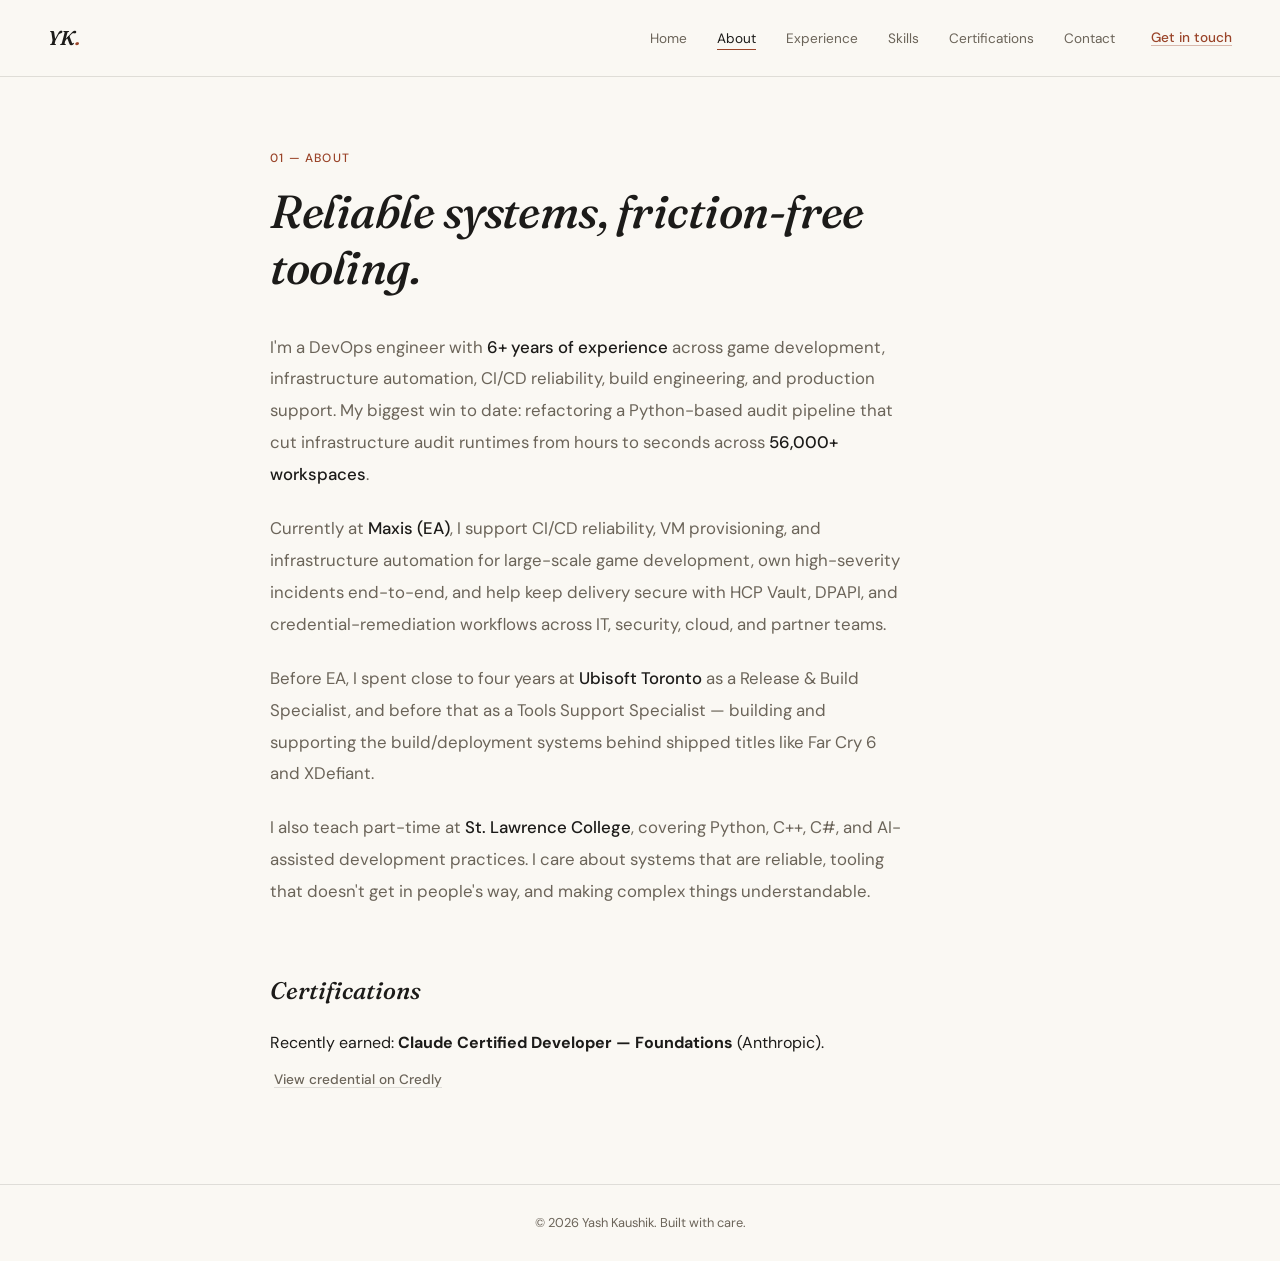
==== about.html @ cd77ab0c "Initial Portfolio Release" ====
<!DOCTYPE html>
<html lang="en">
<head>
  <meta charset="UTF-8">
  <meta name="viewport" content="width=device-width, initial-scale=1.0">
  <title>About — Yash Kaushik</title>
  <link rel="stylesheet" href="style.css">
</head>
<body>

  <nav>
    <a href="/" class="nav-logo">YK<span>.</span></a>
    <div class="nav-right">
      <ul class="nav-links">
        <li><a href="/">Home</a></li>
        <li><a href="/about.html" class="active">About</a></li>
        <li><a href="/experience.html">Experience</a></li>
        <li><a href="/skills.html">Skills</a></li>
        <li><a href="/certifications.html">Certifications</a></li>
        <li><a href="/contact.html">Contact</a></li>
      </ul>
      <a href="/contact.html" class="nav-cta">Get in touch</a>
      <button class="nav-hamburger" onclick="document.querySelector('.nav-links').classList.toggle('show')">
        <svg fill="none" viewBox="0 0 24 24" stroke-width="2"><path stroke-linecap="round" d="M4 6h16M4 12h16M4 18h16"/></svg>
      </button>
    </div>
  </nav>

  <main class="page-wrap">
    <p class="section-label">01 — About</p>
    <h1 class="page-heading">Reliable systems, friction-free tooling.</h1>

    <div class="about-text">
      <p>
        I'm a DevOps engineer with <strong>6+ years of experience</strong> across game development, infrastructure automation, CI/CD reliability, build engineering, and production support. My biggest win to date: refactoring a Python-based audit pipeline that cut infrastructure audit runtimes from hours to seconds across <strong>56,000+ workspaces</strong>.
      </p>
      <p>
        Currently at <strong>Maxis (EA)</strong>, I support CI/CD reliability, VM provisioning, and infrastructure automation for large-scale game development, own high-severity incidents end-to-end, and help keep delivery secure with HCP Vault, DPAPI, and credential-remediation workflows across IT, security, cloud, and partner teams.
      </p>
      <p>
        Before EA, I spent close to four years at <strong>Ubisoft Toronto</strong> as a Release & Build Specialist, and before that as a Tools Support Specialist — building and supporting the build/deployment systems behind shipped titles like Far Cry 6 and XDefiant.
      </p>
      <p>
        I also teach part-time at <strong>St. Lawrence College</strong>, covering Python, C++, C#, and AI-assisted development practices. I care about systems that are reliable, tooling that doesn't get in people's way, and making complex things understandable.
      </p>
    </div>

    <div class="certifications">
      <h2 class="section-heading">Certifications</h2>
      <p>Recently earned: <strong>Claude Certified Developer — Foundations</strong> (Anthropic).</p>
      <p><a href="https://www.credly.com/badges/6662dbac-fc09-47ce-a47d-d33e557e9053" target="_blank" rel="noopener noreferrer" class="btn btn-ghost">View credential on Credly</a></p>
    </div>
  </main>

  <footer>© 2026 Yash Kaushik. Built with care.</footer>
</body>
</html>
---- style.css ----
@import url('https://fonts.googleapis.com/css2?family=Fraunces:ital,opsz,wght@0,9..144,400;0,9..144,500;0,9..144,600;1,9..144,400;1,9..144,500&family=DM+Sans:ital,wght@0,300;0,400;0,500;1,400&display=swap');

*, *::before, *::after { box-sizing: border-box; margin: 0; padding: 0; }

:root {
  --bg: #faf8f3;
  --bg2: #fefdfa;
  --bg3: #f1efe6;
  --border: rgba(28, 25, 20, 0.12);
  --accent: #9a4429;
  --text: #1c1b19;
  --muted: #6b6459;
  --radius: 3px;
  --nav-height: 76px;
  --page-top-gap: 73px;
}

html {
  scroll-behavior: smooth;
  scroll-padding-top: calc(var(--nav-height) + 24px);
}

body {
  background: var(--bg);
  color: var(--text);
  font-family: 'DM Sans', system-ui, -apple-system, "Segoe UI", Roboto, "Helvetica Neue", Arial, sans-serif;
  font-size: 16px;
  line-height: 1.6;
  min-height: 100vh;
  display: flex;
  flex-direction: column;
  overflow-x: clip;
}

main, footer { min-width: 0; }

/* ── NAV ── */
nav {
  position: fixed;
  top: 0; left: 0; right: 0;
  z-index: 100;
  display: flex;
  justify-content: space-between;
  align-items: center;
  min-height: var(--nav-height);
  padding: 22px 48px;
  background: rgba(250, 248, 243, 0.94);
  border-bottom: 1px solid var(--border);
  backdrop-filter: blur(12px);
  -webkit-backdrop-filter: blur(12px);
}

.nav-logo {
  font-family: 'Fraunces', serif;
  font-style: italic;
  font-weight: 600;
  font-size: 1.25rem;
  color: var(--text);
  text-decoration: none;
}

.nav-logo span { color: var(--accent); }

.nav-right {
  display: flex;
  align-items: center;
  gap: 36px;
}

.nav-links {
  display: flex;
  gap: 30px;
  list-style: none;
}

.nav-links a {
  font-family: 'DM Sans', sans-serif;
  font-size: 0.85rem;
  font-weight: 400;
  color: var(--muted);
  text-decoration: none;
  padding-bottom: 2px;
  border-bottom: 1px solid transparent;
  transition: color 0.15s, border-color 0.15s;
}

.nav-links a:hover,
.nav-links a.active {
  color: var(--text);
  border-bottom-color: var(--accent);
}

.nav-cta {
  font-family: 'DM Sans', sans-serif;
  font-size: 0.85rem;
  font-weight: 500;
  color: var(--accent);
  text-decoration: underline;
  text-underline-offset: 3px;
  text-decoration-color: rgba(154,68,41,0.35);
  transition: text-decoration-color 0.15s;
}

.nav-cta:hover { text-decoration-color: var(--accent); }

.nav-hamburger {
  display: none;
  background: none;
  border: none;
  cursor: pointer;
  padding: 4px;
}

.nav-hamburger svg {
  width: 22px;
  height: 22px;
  stroke: var(--text);
}

/* ── ACCESSIBILITY ── */
a:focus-visible,
button:focus-visible {
  outline: 2px solid var(--accent);
  outline-offset: 4px;
  border-radius: var(--radius);
}

.nav-links a:focus-visible {
  color: var(--text);
  border-bottom-color: var(--accent);
}

/* ── MAIN ── */
.page-wrap {
  flex: 1;
  max-width: 820px;
  margin: 0 auto;
  padding: calc(var(--nav-height) + var(--page-top-gap)) 40px 80px;
  width: 100%;
}

.page-wrap-wide {
  max-width: 1120px;
}

/* ── SECTION LABEL ── */
.section-label {
  font-family: 'DM Sans', sans-serif;
  font-size: 0.75rem;
  font-weight: 500;
  color: var(--accent);
  letter-spacing: 0.1em;
  text-transform: uppercase;
  margin-bottom: 16px;
}

.page-heading {
  font-family: 'Fraunces', serif;
  font-size: clamp(2rem, 4vw, 2.9rem);
  font-weight: 500;
  font-style: italic;
  letter-spacing: -0.01em;
  color: var(--text);
  line-height: 1.2;
  margin-bottom: 36px;
}

.page-subheading {
  color: var(--muted);
  font-size: 1.02rem;
  line-height: 1.8;
  max-width: 620px;
  margin-bottom: 20px;
}

/* ── BUTTONS ── */
.btn {
  display: inline-flex;
  align-items: center;
  gap: 8px;
  padding: 13px 26px;
  border-radius: var(--radius);
  font-family: 'DM Sans', sans-serif;
  font-size: 0.85rem;
  font-weight: 500;
  text-decoration: none;
  transition:
    background-color 0.15s ease,
    color 0.15s ease,
    transform 0.15s ease,
    text-decoration-color 0.15s ease;
  cursor: pointer;
  border: none;
}

.btn-primary {
  background: var(--text);
  color: var(--bg2);
}

.btn-primary:hover {
  background: var(--accent);
  transform: translateY(-1px);
}

.btn-primary:active {
  transform: translateY(0);
}

.btn-ghost {
  background: transparent;
  color: var(--muted);
  padding: 13px 4px;
  text-decoration: underline;
  text-underline-offset: 3px;
  text-decoration-color: var(--border);
}

.btn-ghost:hover {
  color: var(--text);
  text-decoration-color: var(--muted);
}

/* ── HERO ── */
.hero {
  padding-top: calc(var(--nav-height) + var(--page-top-gap));
  padding-bottom: 60px;
}

.hero-badge {
  display: inline-flex;
  align-items: center;
  gap: 8px;
  font-family: 'DM Sans', sans-serif;
  font-size: 0.8rem;
  font-weight: 500;
  color: var(--muted);
  letter-spacing: 0.03em;
  margin-bottom: 28px;
}

.hero-badge::before {
  content: '';
  width: 6px;
  height: 6px;
  background: var(--accent);
  border-radius: 50%;
}

.hero-name {
  font-family: 'Fraunces', serif;
  font-style: italic;
  font-size: clamp(2.8rem, 7vw, 4.6rem);
  font-weight: 500;
  letter-spacing: -0.01em;
  color: var(--text);
  line-height: 1.05;
  margin-bottom: 24px;
}

.hero-desc {
  font-size: 1.08rem;
  color: var(--muted);
  line-height: 1.75;
  max-width: 560px;
  margin-bottom: 28px;
}

.hero-desc strong { color: var(--text); font-weight: 500; }

.hero-tags {
  display: flex;
  flex-wrap: wrap;
  align-items: center;
  gap: 0;
  margin-bottom: 36px;
  font-family: 'DM Sans', sans-serif;
  font-size: 0.82rem;
  color: var(--muted);
  letter-spacing: 0.02em;
}

.hero-tag { padding: 0; }

.hero-tag:not(:last-child)::after {
  content: '·';
  margin: 0 10px;
  color: var(--border);
}

.hero-cta {
  display: flex;
  align-items: center;
  gap: 20px;
  margin-bottom: 64px;
}

/* ── STATS ROW ── */
.stats-row {
  display: flex;
  border-top: 1px solid var(--border);
  border-bottom: 1px solid var(--border);
  margin-bottom: 56px;
}

.stat-card {
  flex: 1;
  padding: 22px 24px;
  text-align: left;
}

.stat-card:not(:last-child) { border-right: 1px solid var(--border); }

.stat-num {
  font-family: 'Fraunces', serif;
  font-style: italic;
  font-size: 1.7rem;
  font-weight: 500;
  color: var(--accent);
  line-height: 1;
}

.stat-label {
  font-size: 0.78rem;
  color: var(--muted);
  margin-top: 8px;
  line-height: 1.35;
}

/* ── SECTION CARDS (home) ── */
.section-cards {
  display: flex;
  flex-direction: column;
  border-top: 1px solid var(--border);
}

.section-card {
  display: flex;
  justify-content: space-between;
  align-items: baseline;
  gap: 24px;
  padding: 22px 4px;
  border-bottom: 1px solid var(--border);
  text-decoration: none;
  color: var(--text);
  transition: padding-left 0.15s;
}

.section-card:hover { padding-left: 10px; }

.section-card h3 {
  font-family: 'Fraunces', serif;
  font-style: italic;
  font-size: 1.15rem;
  font-weight: 500;
  flex-shrink: 0;
}

.section-card p {
  font-size: 0.88rem;
  color: var(--muted);
  line-height: 1.5;
  text-align: right;
}

/* ── ABOUT ── */
.about-text {
  color: var(--muted);
  font-size: 1.05rem;
  line-height: 1.9;
  max-width: 640px;
}

.about-text p + p { margin-top: 22px; }
.about-text strong { color: var(--text); font-weight: 500; }

/* ── EXPERIENCE TIMELINE ── */
.timeline {
  display: flex;
  flex-direction: column;
  border-top: 1px solid var(--border);
}

.job {
  padding: 32px 0;
  border-bottom: 1px solid var(--border);
}

.job-top {
  display: flex;
  justify-content: space-between;
  align-items: flex-start;
  margin-bottom: 4px;
}

.job-title {
  font-family: 'Fraunces', serif;
  font-style: italic;
  font-size: 1.15rem;
  font-weight: 500;
  color: var(--text);
}

.job-date {
  font-family: 'DM Sans', sans-serif;
  font-size: 0.78rem;
  color: var(--muted);
  white-space: nowrap;
  margin-left: 16px;
  margin-top: 4px;
}

.job-company {
  font-size: 0.88rem;
  color: var(--accent);
  font-weight: 500;
  margin-bottom: 18px;
}

.job-bullets {
  list-style: none;
  display: flex;
  flex-direction: column;
  gap: 10px;
}

.job-bullets li {
  font-size: 0.92rem;
  color: var(--muted);
  line-height: 1.65;
  padding-left: 16px;
  position: relative;
}

.job-bullets li::before {
  content: '—';
  position: absolute;
  left: 0;
  color: var(--border);
}

.job-bullets strong { color: var(--text); font-weight: 500; }

.job-note {
  font-family: 'DM Sans', sans-serif;
  font-style: normal;
  font-size: 0.72rem;
  color: var(--muted);
  font-weight: 400;
  margin-left: 8px;
}

.section-heading {
  font-family: 'Fraunces', serif;
  font-style: italic;
  font-weight: 500;
  font-size: 1.5rem;
  color: var(--text);
  margin: 64px 0 20px;
}

/* ── SKILLS ── */
.skills-intro {
  font-size: 1.05rem;
  color: var(--muted);
  margin-bottom: 40px;
}

.skills-grid {
  display: flex;
  flex-direction: column;
  border-top: 1px solid var(--border);
}

.skill-group {
  padding: 26px 0;
  border-bottom: 1px solid var(--border);
  display: flex;
  align-items: baseline;
  gap: 32px;
}

.skill-group-title {
  font-family: 'Fraunces', serif;
  font-style: italic;
  font-size: 1rem;
  font-weight: 500;
  color: var(--text);
  flex: 0 0 200px;
}

.tags {
  display: flex;
  flex-wrap: wrap;
  align-items: baseline;
  font-size: 0.88rem;
  color: var(--muted);
}

.tag { padding: 0; }

.tag:not(:last-child)::after {
  content: '·';
  margin: 0 10px;
  color: var(--border);
}

/* ── CONTACT ── */
.contact-cards {
  display: flex;
  flex-direction: column;
  border-top: 1px solid var(--border);
  margin-bottom: 40px;
}

.contact-card {
  display: flex;
  justify-content: space-between;
  align-items: baseline;
  gap: 24px;
  padding: 24px 4px;
  border-bottom: 1px solid var(--border);
  text-decoration: none;
  color: var(--text);
  transition: padding-left 0.15s;
}

.contact-card:hover { padding-left: 10px; }

.contact-card h3 {
  font-family: 'Fraunces', serif;
  font-style: italic;
  font-size: 1.1rem;
  font-weight: 500;
  flex-shrink: 0;
}

.contact-card .contact-detail {
  font-size: 0.88rem;
  color: var(--accent);
  font-weight: 500;
}

.contact-card .contact-action {
  font-size: 0.82rem;
  color: var(--muted);
}

.contact-location {
  padding-top: 24px;
  border-top: 1px solid var(--border);
}

.contact-location h3 {
  font-family: 'Fraunces', serif;
  font-style: italic;
  font-size: 1.05rem;
  font-weight: 500;
  margin-bottom: 6px;
}

.contact-location p {
  font-size: 0.92rem;
  color: var(--muted);
}

/* ── FOOTER ── */
footer {
  text-align: center;
  padding: 28px 40px;
  border-top: 1px solid var(--border);
  font-size: 0.8rem;
  color: var(--muted);
}

/* ── RESPONSIVE ── */
@media (max-width: 768px) {
  :root {
    --nav-height: 61px;
    --page-top-gap: 49px;
  }

  nav {
    padding: 16px 20px;
  }

  .nav-links {
    display: none;
  }

  .nav-links.show {
    display: flex;
    position: absolute;
    top: calc(100% + 8px);
    right: 20px;
    min-width: 180px;
    padding: 16px 20px;
    flex-direction: column;
    gap: 14px;
    background: var(--bg2);
    border: 1px solid var(--border);
    border-radius: var(--radius);
    box-shadow: 0 12px 30px rgba(28, 25, 20, 0.08);
  }

  .nav-links.show a {
    color: var(--text);
  }

  .nav-cta {
    display: none;
  }

  .nav-hamburger {
    display: block;
  }

  .page-wrap {
    padding: calc(var(--nav-height) + var(--page-top-gap)) 20px 50px;
  }

  .hero {
    padding-top: calc(var(--nav-height) + var(--page-top-gap));
  }

  .stats-row {
    flex-wrap: wrap;
  }

  .stat-card {
    flex: 0 0 50%;
  }

  .stat-card:nth-child(2n) {
    border-right: none;
  }

  .stat-card:nth-child(-n+2) {
    border-bottom: 1px solid var(--border);
    padding-bottom: 22px;
  }

  .section-card {
    flex-direction: column;
    gap: 4px;
  }

  .section-card p {
    text-align: left;
  }

  .skill-group {
    flex-direction: column;
    gap: 10px;
  }

  .skill-group-title {
    flex: none;
  }

  .contact-card {
    flex-direction: column;
    gap: 4px;
  }

  .job-top {
    flex-direction: column;
    gap: 4px;
  }

  .job-date {
    margin-left: 0;
  }
}

/* ── REDUCED MOTION ── */
@media (prefers-reduced-motion: reduce) {
  html {
    scroll-behavior: auto;
  }

  *,
  *::before,
  *::after {
    animation-duration: 0.01ms !important;
    animation-iteration-count: 1 !important;
    scroll-behavior: auto !important;
    transition-duration: 0.01ms !important;
  }
}
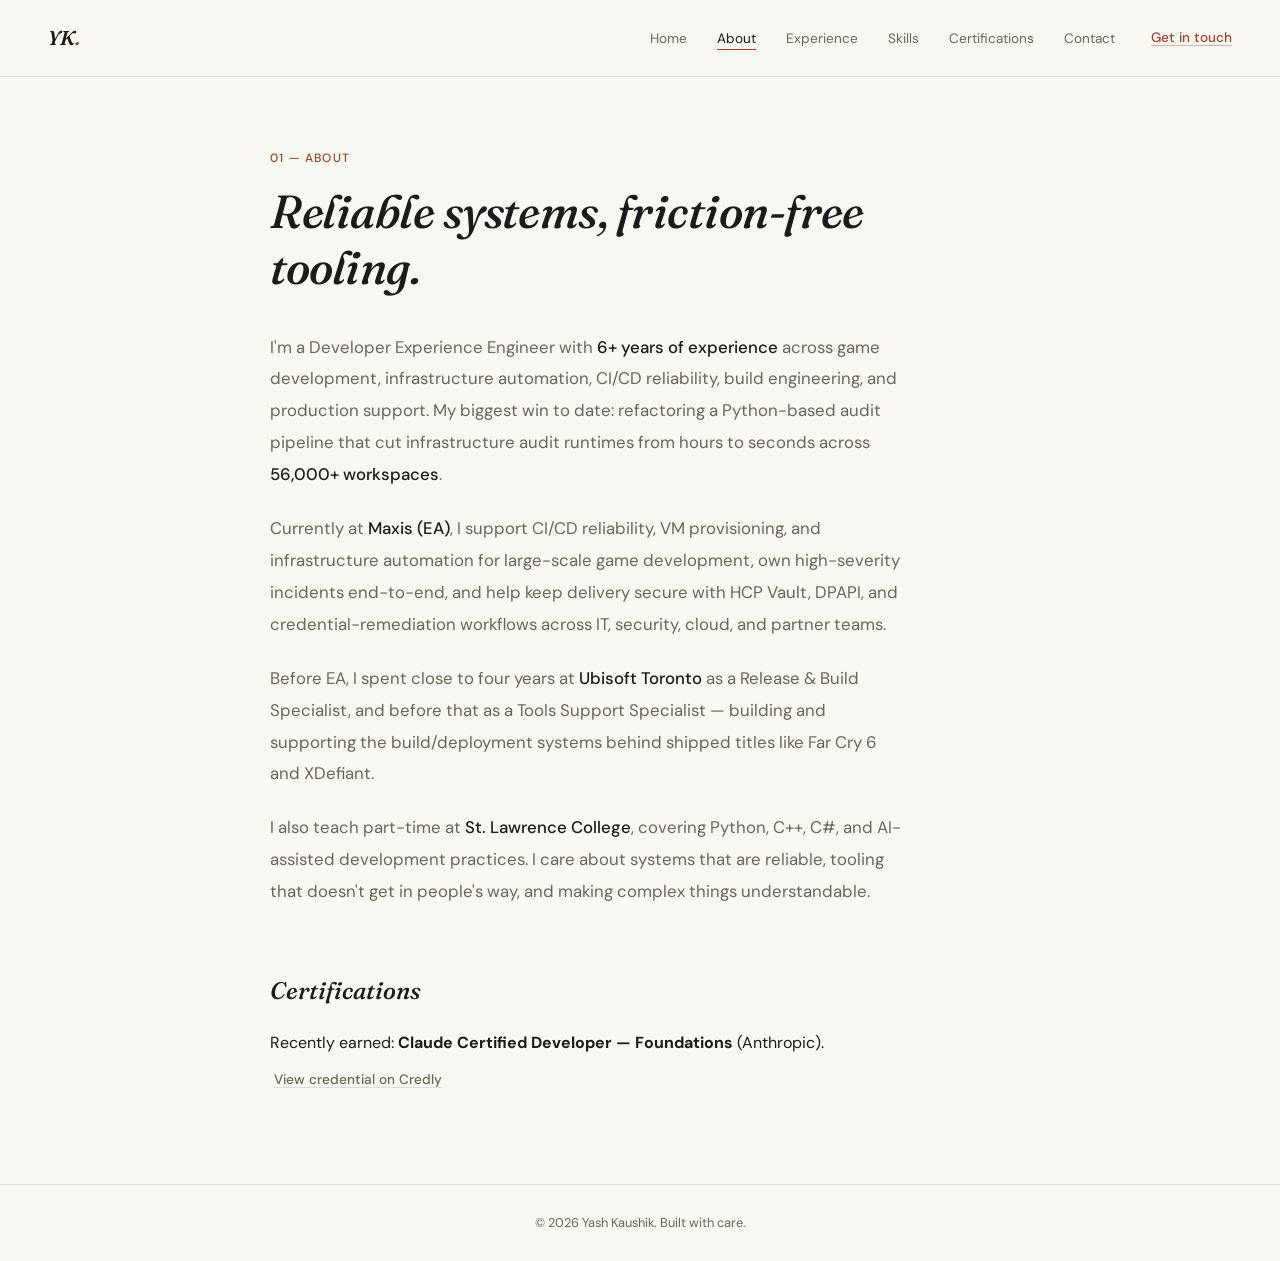
==== commit 3aa728a2: "Refactor: Update job title to Developer Experience Engineer across multiple pages" ====
--- a/about.html
+++ b/about.html
@@ -4,24 +4,28 @@
   <meta charset="UTF-8">
   <meta name="viewport" content="width=device-width, initial-scale=1.0">
   <title>About — Yash Kaushik</title>
+  <meta name="description" content="About Yash Kaushik — a Developer Experience Engineer with 6+ years of experience across game development, infrastructure automation, CI/CD reliability, and production support at EA and Ubisoft.">
+  <link rel="preconnect" href="https://fonts.googleapis.com">
+  <link rel="preconnect" href="https://fonts.gstatic.com" crossorigin>
+  <link rel="stylesheet" href="https://fonts.googleapis.com/css2?family=Fraunces:ital,opsz,wght@0,9..144,400;0,9..144,500;0,9..144,600;1,9..144,400;1,9..144,500&family=DM+Sans:ital,wght@0,300;0,400;0,500;1,400&display=swap">
   <link rel="stylesheet" href="style.css">
 </head>
 <body>
 
   <nav>
-    <a href="/" class="nav-logo">YK<span>.</span></a>
+    <a href="./" class="nav-logo">YK<span>.</span></a>
     <div class="nav-right">
-      <ul class="nav-links">
-        <li><a href="/">Home</a></li>
-        <li><a href="/about.html" class="active">About</a></li>
-        <li><a href="/experience.html">Experience</a></li>
-        <li><a href="/skills.html">Skills</a></li>
-        <li><a href="/certifications.html">Certifications</a></li>
-        <li><a href="/contact.html">Contact</a></li>
+      <ul id="primary-nav" class="nav-links">
+        <li><a href="./">Home</a></li>
+        <li><a href="about.html" class="active">About</a></li>
+        <li><a href="experience.html">Experience</a></li>
+        <li><a href="skills.html">Skills</a></li>
+        <li><a href="certifications.html">Certifications</a></li>
+        <li><a href="contact.html">Contact</a></li>
       </ul>
-      <a href="/contact.html" class="nav-cta">Get in touch</a>
-      <button class="nav-hamburger" onclick="document.querySelector('.nav-links').classList.toggle('show')">
-        <svg fill="none" viewBox="0 0 24 24" stroke-width="2"><path stroke-linecap="round" d="M4 6h16M4 12h16M4 18h16"/></svg>
+      <a href="contact.html" class="nav-cta">Get in touch</a>
+      <button class="nav-hamburger" aria-controls="primary-nav" aria-expanded="false" aria-label="Toggle navigation" onclick="(function(btn){const nav=document.getElementById('primary-nav'); nav.classList.toggle('show'); const expanded=nav.classList.contains('show'); btn.setAttribute('aria-expanded', expanded);})(this)">
+        <svg fill="none" viewBox="0 0 24 24" stroke-width="2" aria-hidden="true"><path stroke-linecap="round" d="M4 6h16M4 12h16M4 18h16"/></svg>
       </button>
     </div>
   </nav>
@@ -32,7 +36,7 @@
 
     <div class="about-text">
       <p>
-        I'm a DevOps engineer with <strong>6+ years of experience</strong> across game development, infrastructure automation, CI/CD reliability, build engineering, and production support. My biggest win to date: refactoring a Python-based audit pipeline that cut infrastructure audit runtimes from hours to seconds across <strong>56,000+ workspaces</strong>.
+        I'm a Developer Experience Engineer with <strong>6+ years of experience</strong> across game development, infrastructure automation, CI/CD reliability, build engineering, and production support. My biggest win to date: refactoring a Python-based audit pipeline that cut infrastructure audit runtimes from hours to seconds across <strong>56,000+ workspaces</strong>.
       </p>
       <p>
         Currently at <strong>Maxis (EA)</strong>, I support CI/CD reliability, VM provisioning, and infrastructure automation for large-scale game development, own high-severity incidents end-to-end, and help keep delivery secure with HCP Vault, DPAPI, and credential-remediation workflows across IT, security, cloud, and partner teams.
--- a/style.css
+++ b/style.css
@@ -1,5 +1,3 @@
-@import url('https://fonts.googleapis.com/css2?family=Fraunces:ital,opsz,wght@0,9..144,400;0,9..144,500;0,9..144,600;1,9..144,400;1,9..144,500&family=DM+Sans:ital,wght@0,300;0,400;0,500;1,400&display=swap');
-
 *, *::before, *::after { box-sizing: border-box; margin: 0; padding: 0; }
 
 :root {
@@ -348,7 +346,7 @@
 
 .section-card:hover { padding-left: 10px; }
 
-.section-card h3 {
+.section-card h2 {
   font-family: 'Fraunces', serif;
   font-style: italic;
   font-size: 1.15rem;
@@ -527,7 +525,7 @@
 
 .contact-card:hover { padding-left: 10px; }
 
-.contact-card h3 {
+.contact-card h2 {
   font-family: 'Fraunces', serif;
   font-style: italic;
   font-size: 1.1rem;
@@ -551,7 +549,7 @@
   border-top: 1px solid var(--border);
 }
 
-.contact-location h3 {
+.contact-location h2 {
   font-family: 'Fraunces', serif;
   font-style: italic;
   font-size: 1.05rem;
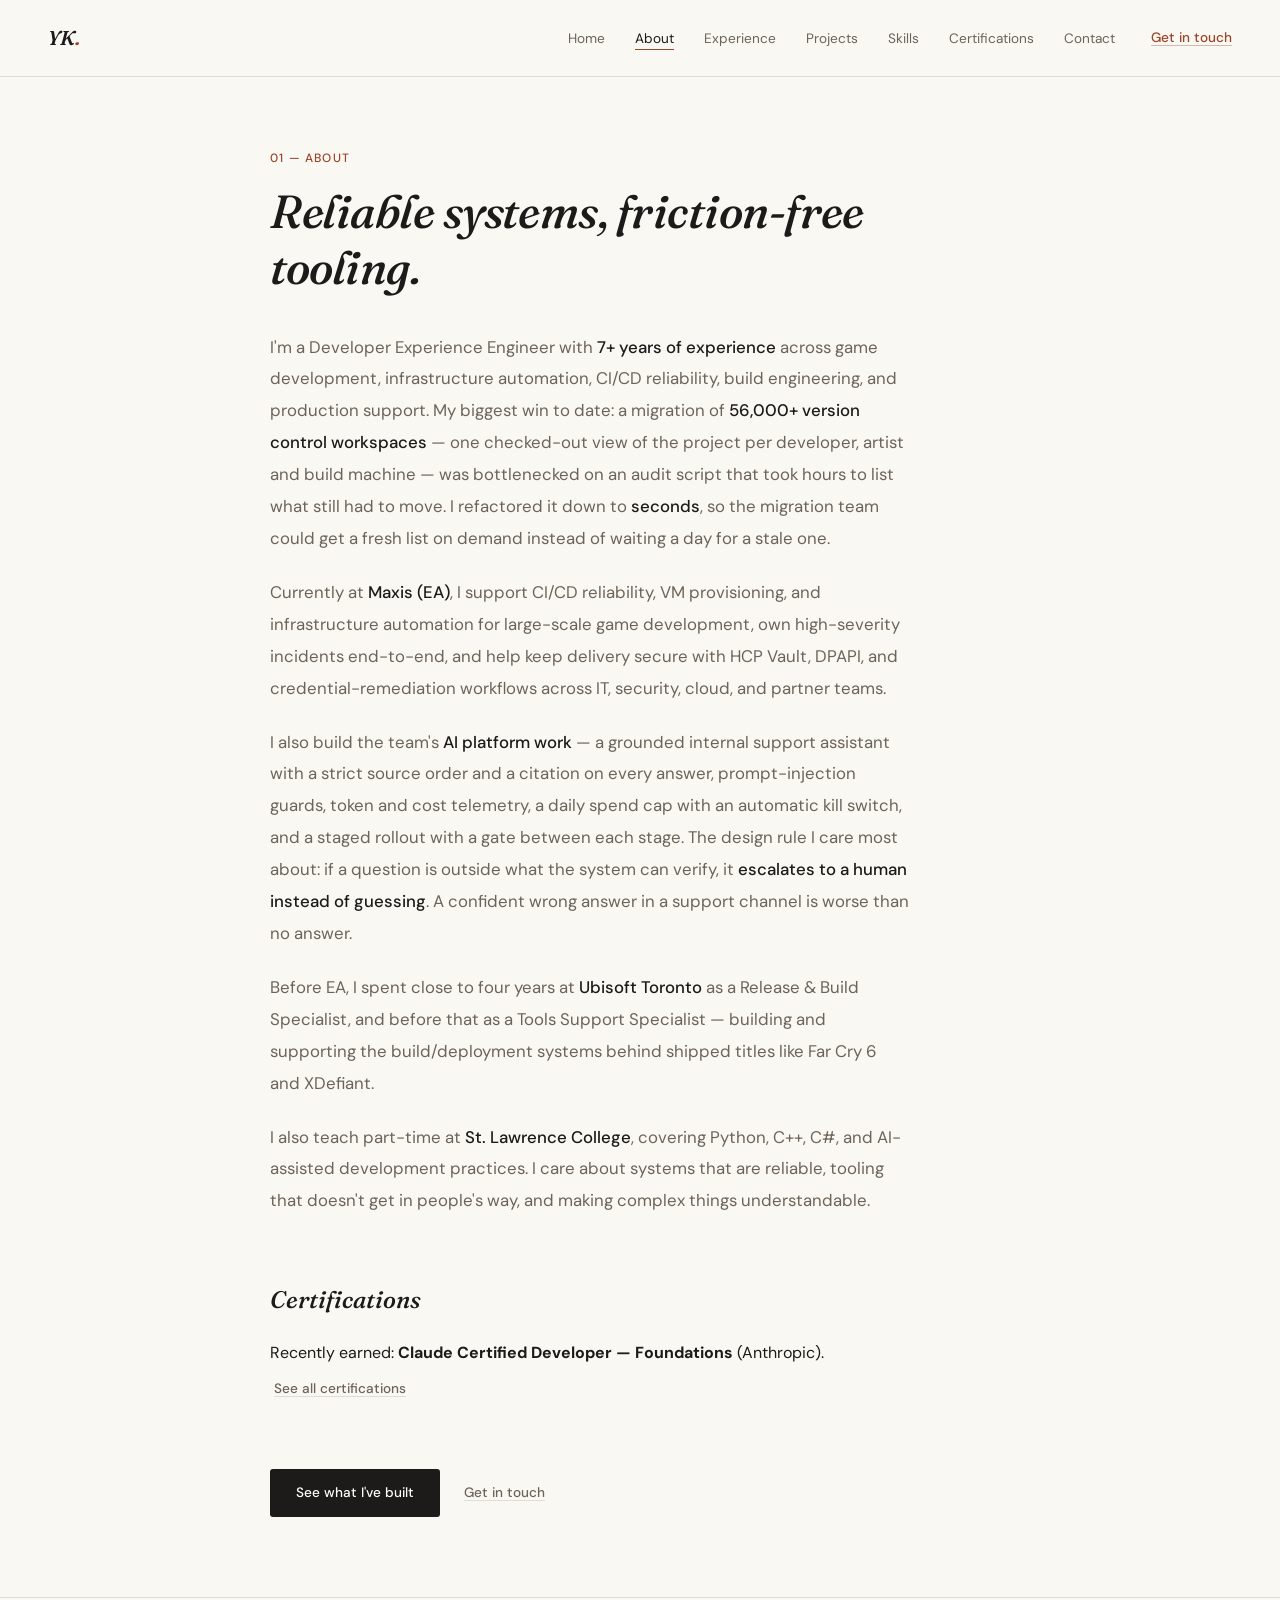
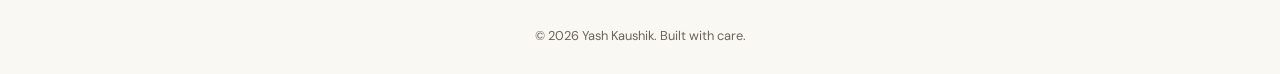
==== commit f1556642: "Update with recent project" ====
--- a/about.html
+++ b/about.html
@@ -4,21 +4,43 @@
   <meta charset="UTF-8">
   <meta name="viewport" content="width=device-width, initial-scale=1.0">
   <title>About — Yash Kaushik</title>
-  <meta name="description" content="About Yash Kaushik — a Developer Experience Engineer with 6+ years of experience across game development, infrastructure automation, CI/CD reliability, and production support at EA and Ubisoft.">
+  <meta name="description" content="About Yash Kaushik — a Developer Experience Engineer with 7+ years of experience across game development, infrastructure automation, CI/CD reliability, AI platform work, and production support at EA and Ubisoft.">
+  <link rel="canonical" href="https://yashkaushik.dev/about.html">
+  <meta name="author" content="Yash Kaushik">
+  <meta name="theme-color" content="#faf8f3">
+
+  <!-- Open Graph / social link previews -->
+  <meta property="og:type" content="website">
+  <meta property="og:site_name" content="Yash Kaushik">
+  <meta property="og:url" content="https://yashkaushik.dev/about.html">
+  <meta property="og:title" content="About — Yash Kaushik">
+  <meta property="og:description" content="Developer Experience Engineer with 7+ years across game development, infrastructure automation, CI/CD reliability, AI platform work, and production support at EA and Ubisoft.">
+  <meta property="og:image" content="https://yashkaushik.dev/og.png">
+  <meta property="og:image:width" content="1200">
+  <meta property="og:image:height" content="630">
+  <meta property="og:image:alt" content="Yash Kaushik — Developer Experience Engineer">
+  <meta property="og:locale" content="en_CA">
+
+  <link rel="icon" href="favicon.svg" type="image/svg+xml">
+  <link rel="icon" href="favicon.ico" sizes="any">
+  <link rel="apple-touch-icon" href="apple-touch-icon.png">
+
   <link rel="preconnect" href="https://fonts.googleapis.com">
   <link rel="preconnect" href="https://fonts.gstatic.com" crossorigin>
   <link rel="stylesheet" href="https://fonts.googleapis.com/css2?family=Fraunces:ital,opsz,wght@0,9..144,400;0,9..144,500;0,9..144,600;1,9..144,400;1,9..144,500&family=DM+Sans:ital,wght@0,300;0,400;0,500;1,400&display=swap">
   <link rel="stylesheet" href="style.css">
 </head>
 <body>
+  <a class="skip-link" href="#main-content">Skip to content</a>
 
   <nav>
     <a href="./" class="nav-logo">YK<span>.</span></a>
     <div class="nav-right">
       <ul id="primary-nav" class="nav-links">
         <li><a href="./">Home</a></li>
-        <li><a href="about.html" class="active">About</a></li>
+        <li><a href="about.html" class="active" aria-current="page">About</a></li>
         <li><a href="experience.html">Experience</a></li>
+        <li><a href="projects.html">Projects</a></li>
         <li><a href="skills.html">Skills</a></li>
         <li><a href="certifications.html">Certifications</a></li>
         <li><a href="contact.html">Contact</a></li>
@@ -30,16 +52,19 @@
     </div>
   </nav>
 
-  <main class="page-wrap">
+  <main id="main-content" tabindex="-1" class="page-wrap">
     <p class="section-label">01 — About</p>
     <h1 class="page-heading">Reliable systems, friction-free tooling.</h1>
 
     <div class="about-text">
       <p>
-        I'm a Developer Experience Engineer with <strong>6+ years of experience</strong> across game development, infrastructure automation, CI/CD reliability, build engineering, and production support. My biggest win to date: refactoring a Python-based audit pipeline that cut infrastructure audit runtimes from hours to seconds across <strong>56,000+ workspaces</strong>.
+        I'm a Developer Experience Engineer with <strong>7+ years of experience</strong> across game development, infrastructure automation, CI/CD reliability, build engineering, and production support. My biggest win to date: a migration of <strong>56,000+ version control workspaces</strong> — one checked-out view of the project per developer, artist and build machine — was bottlenecked on an audit script that took hours to list what still had to move. I refactored it down to <strong>seconds</strong>, so the migration team could get a fresh list on demand instead of waiting a day for a stale one.
       </p>
       <p>
         Currently at <strong>Maxis (EA)</strong>, I support CI/CD reliability, VM provisioning, and infrastructure automation for large-scale game development, own high-severity incidents end-to-end, and help keep delivery secure with HCP Vault, DPAPI, and credential-remediation workflows across IT, security, cloud, and partner teams.
+      </p>
+      <p>
+        I also build the team's <strong>AI platform work</strong> — a grounded internal support assistant with a strict source order and a citation on every answer, prompt-injection guards, token and cost telemetry, a daily spend cap with an automatic kill switch, and a staged rollout with a gate between each stage. The design rule I care most about: if a question is outside what the system can verify, it <strong>escalates to a human instead of guessing</strong>. A confident wrong answer in a support channel is worse than no answer.
       </p>
       <p>
         Before EA, I spent close to four years at <strong>Ubisoft Toronto</strong> as a Release & Build Specialist, and before that as a Tools Support Specialist — building and supporting the build/deployment systems behind shipped titles like Far Cry 6 and XDefiant.
@@ -52,7 +77,12 @@
     <div class="certifications">
       <h2 class="section-heading">Certifications</h2>
       <p>Recently earned: <strong>Claude Certified Developer — Foundations</strong> (Anthropic).</p>
-      <p><a href="https://www.credly.com/badges/6662dbac-fc09-47ce-a47d-d33e557e9053" target="_blank" rel="noopener noreferrer" class="btn btn-ghost">View credential on Credly</a></p>
+      <p><a href="certifications.html" class="btn btn-ghost">See all certifications</a></p>
+    </div>
+
+    <div class="page-cta">
+      <a href="projects.html" class="btn btn-primary">See what I've built</a>
+      <a href="contact.html" class="btn btn-ghost">Get in touch</a>
     </div>
   </main>
 
--- a/style.css
+++ b/style.css
@@ -293,6 +293,14 @@
   margin-bottom: 64px;
 }
 
+/* Bottom-of-page call to action, same shape as .hero-cta. */
+.page-cta {
+  display: flex;
+  align-items: center;
+  gap: 20px;
+  margin-top: 56px;
+}
+
 /* ── STATS ROW ── */
 .stats-row {
   display: flex;
@@ -464,6 +472,17 @@
   margin-bottom: 40px;
 }
 
+.skills-intro a {
+  color: var(--accent);
+  font-weight: 500;
+  text-decoration: underline;
+  text-underline-offset: 3px;
+  text-decoration-color: rgba(154, 68, 41, 0.35);
+  transition: text-decoration-color 0.15s;
+}
+
+.skills-intro a:hover { text-decoration-color: var(--accent); }
+
 .skills-grid {
   display: flex;
   flex-direction: column;
@@ -560,6 +579,169 @@
 .contact-location p {
   font-size: 0.92rem;
   color: var(--muted);
+}
+
+/* ── CERTIFICATIONS ── */
+/* Wrapper for the certifications teaser on about.html — matches .about-text width. */
+.certifications { max-width: 640px; }
+
+.cert-list {
+  display: flex;
+  flex-direction: column;
+  border-top: 1px solid var(--border);
+}
+
+.cert-item {
+  padding: 28px 0;
+  border-bottom: 1px solid var(--border);
+}
+
+.cert-item h2 {
+  font-family: 'Fraunces', serif;
+  font-style: italic;
+  font-size: 1.15rem;
+  font-weight: 500;
+  color: var(--text);
+  margin-bottom: 4px;
+}
+
+.cert-issuer {
+  font-size: 0.88rem;
+  color: var(--accent);
+  font-weight: 500;
+  margin-bottom: 8px;
+}
+
+.cert-item p {
+  font-size: 0.9rem;
+  color: var(--muted);
+  line-height: 1.6;
+}
+
+.cert-item .btn-ghost { padding-left: 0; padding-right: 0; }
+
+.cert-status {
+  display: inline-block;
+  font-size: 0.7rem;
+  font-weight: 500;
+  letter-spacing: 0.08em;
+  text-transform: uppercase;
+  color: var(--accent);
+  border: 1px solid var(--border);
+  border-radius: var(--radius);
+  padding: 2px 8px;
+  margin-left: 10px;
+  vertical-align: middle;
+}
+
+/* ── PROJECTS ── */
+.page-note {
+  font-size: 0.88rem;
+  color: var(--muted);
+  line-height: 1.7;
+  max-width: 660px;
+  margin-bottom: 44px;
+  padding: 14px 18px;
+  background: var(--bg3);
+  border-radius: var(--radius);
+}
+
+.page-note strong { color: var(--text); font-weight: 500; }
+
+.project-problem {
+  font-size: 0.95rem;
+  color: var(--muted);
+  line-height: 1.75;
+  max-width: 680px;
+  margin-bottom: 18px;
+}
+
+.project-problem strong { color: var(--text); font-weight: 500; }
+
+.project-outcome {
+  margin-top: 18px;
+  padding: 13px 18px;
+  background: var(--bg3);
+  border-left: 2px solid var(--accent);
+  border-radius: var(--radius);
+  font-size: 0.9rem;
+  color: var(--muted);
+  line-height: 1.65;
+}
+
+.project-outcome strong { color: var(--text); font-weight: 500; }
+
+.project-outcome a {
+  color: var(--accent);
+  font-weight: 500;
+  text-decoration: underline;
+  text-underline-offset: 3px;
+  text-decoration-color: rgba(154, 68, 41, 0.35);
+  transition: text-decoration-color 0.15s;
+}
+
+.project-outcome a:hover { text-decoration-color: var(--accent); }
+
+/* Phase label inside a long project card, so a multi-part build reads as
+   stages rather than one flat bullet list. Matches .project-stack-label. */
+.project-phase {
+  font-family: 'DM Sans', sans-serif;
+  font-size: 0.7rem;
+  font-weight: 500;
+  letter-spacing: 0.1em;
+  text-transform: uppercase;
+  color: var(--accent);
+  margin: 22px 0 8px;
+}
+
+.project-stack {
+  display: flex;
+  align-items: baseline;
+  gap: 16px;
+  margin-top: 20px;
+}
+
+.project-stack-label {
+  font-family: 'DM Sans', sans-serif;
+  font-size: 0.7rem;
+  font-weight: 500;
+  letter-spacing: 0.1em;
+  text-transform: uppercase;
+  color: var(--accent);
+  flex-shrink: 0;
+}
+
+.project-stack .tags { font-size: 0.82rem; }
+
+/* ── PRINCIPLES ── */
+.principles {
+  display: grid;
+  grid-template-columns: repeat(2, minmax(0, 1fr));
+  gap: 1px;
+  background: var(--border);
+  border: 1px solid var(--border);
+  border-radius: var(--radius);
+  overflow: hidden;
+}
+
+.principle {
+  background: var(--bg2);
+  padding: 22px 24px;
+}
+
+.principle h3 {
+  font-family: 'Fraunces', serif;
+  font-style: italic;
+  font-size: 1rem;
+  font-weight: 500;
+  color: var(--text);
+  margin-bottom: 8px;
+}
+
+.principle p {
+  font-size: 0.86rem;
+  color: var(--muted);
+  line-height: 1.65;
 }
 
 /* ── FOOTER ── */
@@ -671,6 +853,26 @@
   }
 }
 
+/* ── NAV FIT (7 items need a little more room) ── */
+@media (max-width: 1080px) and (min-width: 769px) {
+  nav { padding: 22px 28px; }
+  .nav-right { gap: 22px; }
+  .nav-links { gap: 19px; }
+  .nav-links a { font-size: 0.8rem; }
+}
+
+/* ── RESPONSIVE: projects & certifications ── */
+@media (max-width: 768px) {
+  .principles {
+    grid-template-columns: minmax(0, 1fr);
+  }
+
+  .project-stack {
+    flex-direction: column;
+    gap: 8px;
+  }
+}
+
 /* ── REDUCED MOTION ── */
 @media (prefers-reduced-motion: reduce) {
   html {
@@ -685,4 +887,20 @@
     scroll-behavior: auto !important;
     transition-duration: 0.01ms !important;
   }
-}+}
+/* Keyboard navigation and touch targets. */
+.skip-link {
+  position: fixed;
+  top: 8px;
+  left: 16px;
+  z-index: 200;
+  padding: 10px 16px;
+  background: var(--text);
+  color: var(--bg2);
+  transform: translateY(-160%);
+}
+.skip-link:focus { transform: translateY(0); }
+.nav-hamburger { min-width: 44px; min-height: 44px; }
+@media (max-width: 768px) {
+  :root { --nav-height: 76px; }
+}
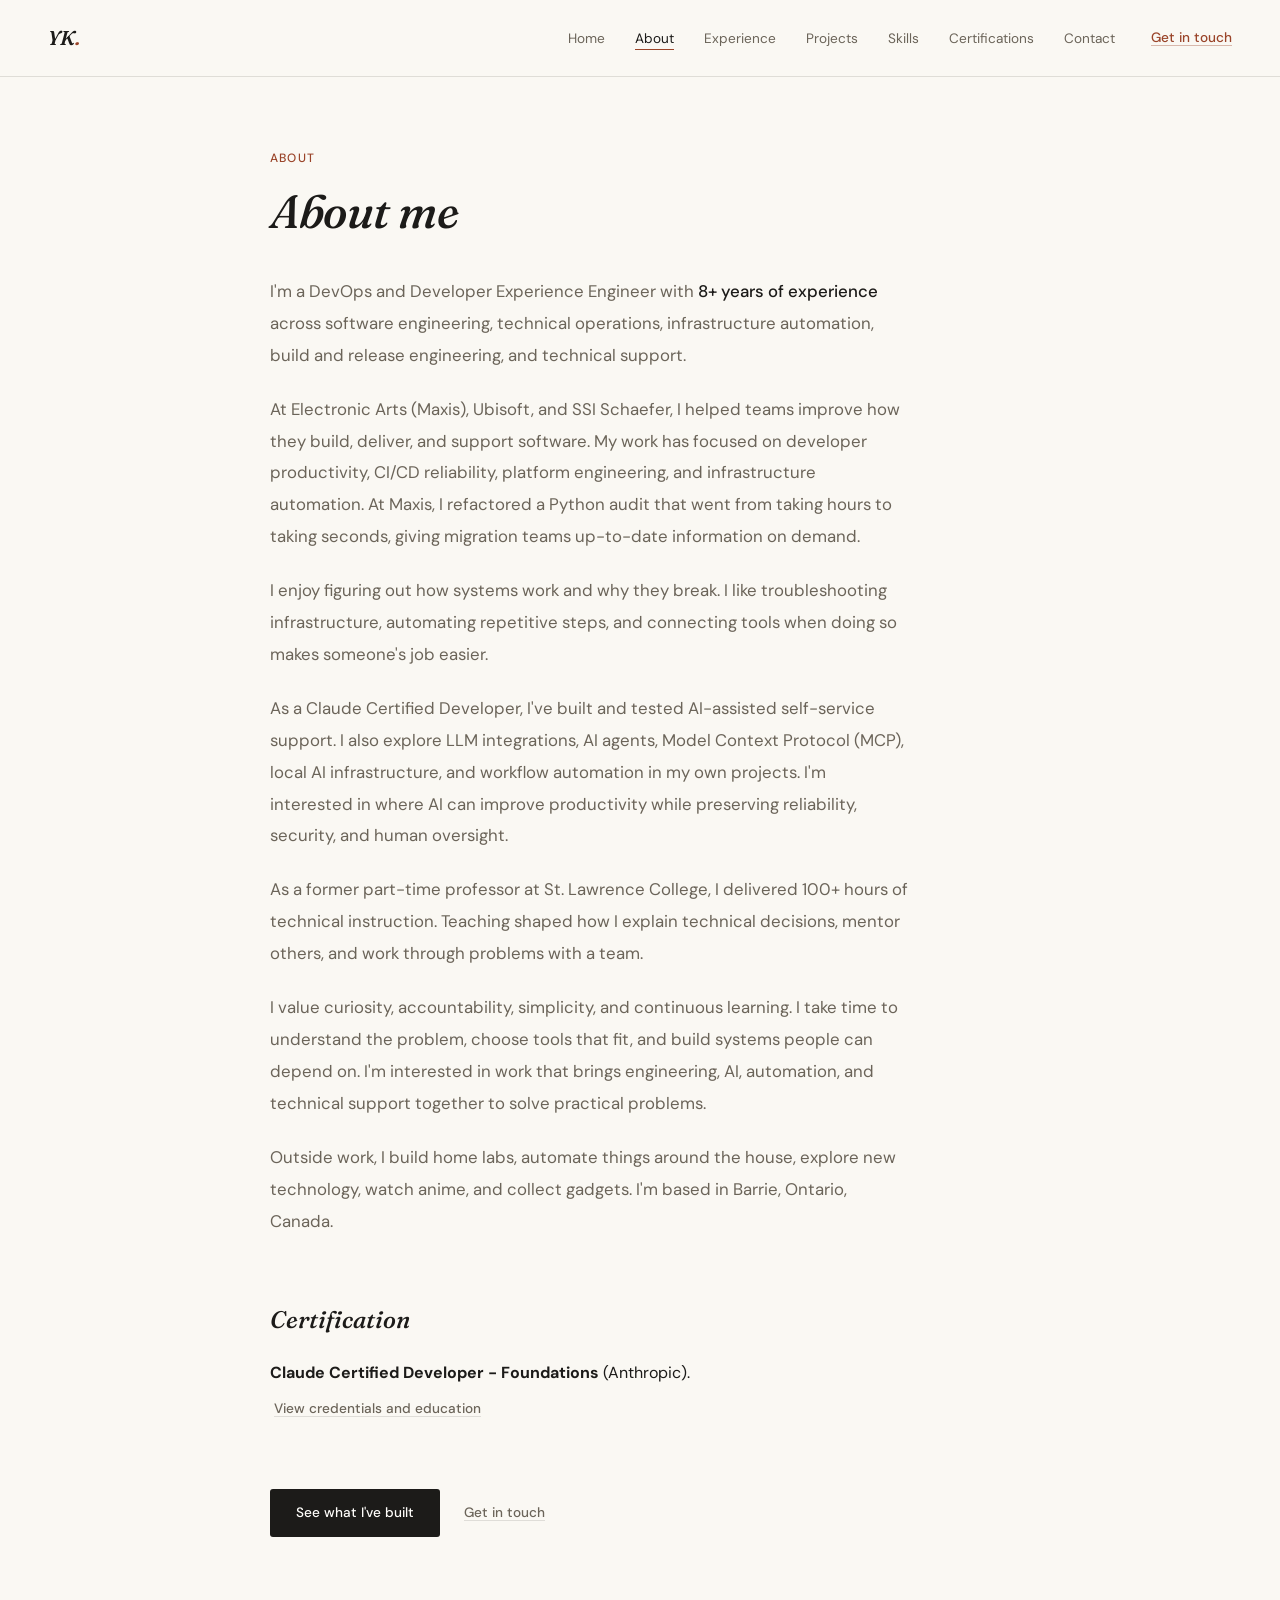
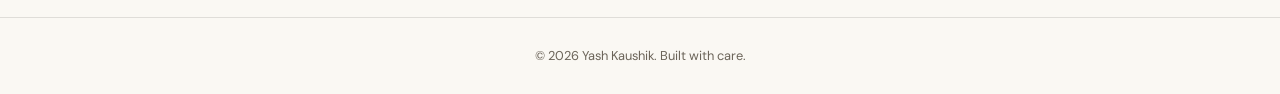
==== commit 24056f62: "Align portfolio with DevOps and developer experience positioning" ====
--- a/about.html
+++ b/about.html
@@ -3,8 +3,8 @@
 <head>
   <meta charset="UTF-8">
   <meta name="viewport" content="width=device-width, initial-scale=1.0">
-  <title>About — Yash Kaushik</title>
-  <meta name="description" content="About Yash Kaushik — a Developer Experience Engineer with 7+ years of experience across game development, infrastructure automation, CI/CD reliability, AI platform work, and production support at EA and Ubisoft.">
+  <title>About | Yash Kaushik</title>
+  <meta name="description" content="Meet Yash Kaushik, a DevOps and Developer Experience Engineer focused on AI enablement, infrastructure automation, developer productivity, and technical support.">
   <link rel="canonical" href="https://yashkaushik.dev/about.html">
   <meta name="author" content="Yash Kaushik">
   <meta name="theme-color" content="#faf8f3">
@@ -13,12 +13,12 @@
   <meta property="og:type" content="website">
   <meta property="og:site_name" content="Yash Kaushik">
   <meta property="og:url" content="https://yashkaushik.dev/about.html">
-  <meta property="og:title" content="About — Yash Kaushik">
-  <meta property="og:description" content="Developer Experience Engineer with 7+ years across game development, infrastructure automation, CI/CD reliability, AI platform work, and production support at EA and Ubisoft.">
+  <meta property="og:title" content="About | Yash Kaushik">
+  <meta property="og:description" content="Meet Yash Kaushik, a DevOps and Developer Experience Engineer focused on AI enablement, infrastructure automation, developer productivity, and technical support.">
   <meta property="og:image" content="https://yashkaushik.dev/og.png">
   <meta property="og:image:width" content="1200">
   <meta property="og:image:height" content="630">
-  <meta property="og:image:alt" content="Yash Kaushik — Developer Experience Engineer">
+  <meta property="og:image:alt" content="Yash Kaushik, DevOps &amp; Developer Experience Engineer">
   <meta property="og:locale" content="en_CA">
 
   <link rel="icon" href="favicon.svg" type="image/svg+xml">
@@ -36,6 +36,9 @@
   <nav>
     <a href="./" class="nav-logo">YK<span>.</span></a>
     <div class="nav-right">
+      <button class="nav-hamburger" aria-controls="primary-nav" aria-expanded="false" aria-label="Toggle navigation" onclick="(function(btn){const nav=document.getElementById('primary-nav'); nav.classList.toggle('show'); const expanded=nav.classList.contains('show'); btn.setAttribute('aria-expanded', expanded);})(this)">
+        <svg fill="none" viewBox="0 0 24 24" stroke-width="2" aria-hidden="true"><path stroke-linecap="round" d="M4 6h16M4 12h16M4 18h16"/></svg>
+      </button>
       <ul id="primary-nav" class="nav-links">
         <li><a href="./">Home</a></li>
         <li><a href="about.html" class="active" aria-current="page">About</a></li>
@@ -46,38 +49,27 @@
         <li><a href="contact.html">Contact</a></li>
       </ul>
       <a href="contact.html" class="nav-cta">Get in touch</a>
-      <button class="nav-hamburger" aria-controls="primary-nav" aria-expanded="false" aria-label="Toggle navigation" onclick="(function(btn){const nav=document.getElementById('primary-nav'); nav.classList.toggle('show'); const expanded=nav.classList.contains('show'); btn.setAttribute('aria-expanded', expanded);})(this)">
-        <svg fill="none" viewBox="0 0 24 24" stroke-width="2" aria-hidden="true"><path stroke-linecap="round" d="M4 6h16M4 12h16M4 18h16"/></svg>
-      </button>
     </div>
   </nav>
 
   <main id="main-content" tabindex="-1" class="page-wrap">
-    <p class="section-label">01 — About</p>
-    <h1 class="page-heading">Reliable systems, friction-free tooling.</h1>
+    <p class="section-label">About</p>
+    <h1 class="page-heading">About me</h1>
 
     <div class="about-text">
-      <p>
-        I'm a Developer Experience Engineer with <strong>7+ years of experience</strong> across game development, infrastructure automation, CI/CD reliability, build engineering, and production support. My biggest win to date: a migration of <strong>56,000+ version control workspaces</strong> — one checked-out view of the project per developer, artist and build machine — was bottlenecked on an audit script that took hours to list what still had to move. I refactored it down to <strong>seconds</strong>, so the migration team could get a fresh list on demand instead of waiting a day for a stale one.
-      </p>
-      <p>
-        Currently at <strong>Maxis (EA)</strong>, I support CI/CD reliability, VM provisioning, and infrastructure automation for large-scale game development, own high-severity incidents end-to-end, and help keep delivery secure with HCP Vault, DPAPI, and credential-remediation workflows across IT, security, cloud, and partner teams.
-      </p>
-      <p>
-        I also build the team's <strong>AI platform work</strong> — a grounded internal support assistant with a strict source order and a citation on every answer, prompt-injection guards, token and cost telemetry, a daily spend cap with an automatic kill switch, and a staged rollout with a gate between each stage. The design rule I care most about: if a question is outside what the system can verify, it <strong>escalates to a human instead of guessing</strong>. A confident wrong answer in a support channel is worse than no answer.
-      </p>
-      <p>
-        Before EA, I spent close to four years at <strong>Ubisoft Toronto</strong> as a Release & Build Specialist, and before that as a Tools Support Specialist — building and supporting the build/deployment systems behind shipped titles like Far Cry 6 and XDefiant.
-      </p>
-      <p>
-        I also teach part-time at <strong>St. Lawrence College</strong>, covering Python, C++, C#, and AI-assisted development practices. I care about systems that are reliable, tooling that doesn't get in people's way, and making complex things understandable.
-      </p>
+      <p>I'm a DevOps and Developer Experience Engineer with <strong>8+ years of experience</strong> across software engineering, technical operations, infrastructure automation, build and release engineering, and technical support.</p>
+      <p>At Electronic Arts (Maxis), Ubisoft, and SSI Schaefer, I helped teams improve how they build, deliver, and support software. My work has focused on developer productivity, CI/CD reliability, platform engineering, and infrastructure automation. At Maxis, I refactored a Python audit that went from taking hours to taking seconds, giving migration teams up-to-date information on demand.</p>
+      <p>I enjoy figuring out how systems work and why they break. I like troubleshooting infrastructure, automating repetitive steps, and connecting tools when doing so makes someone's job easier.</p>
+      <p>As a Claude Certified Developer, I've built and tested AI-assisted self-service support. I also explore LLM integrations, AI agents, Model Context Protocol (MCP), local AI infrastructure, and workflow automation in my own projects. I'm interested in where AI can improve productivity while preserving reliability, security, and human oversight.</p>
+      <p>As a former part-time professor at St. Lawrence College, I delivered 100+ hours of technical instruction. Teaching shaped how I explain technical decisions, mentor others, and work through problems with a team.</p>
+      <p>I value curiosity, accountability, simplicity, and continuous learning. I take time to understand the problem, choose tools that fit, and build systems people can depend on. I'm interested in work that brings engineering, AI, automation, and technical support together to solve practical problems.</p>
+      <p>Outside work, I build home labs, automate things around the house, explore new technology, watch anime, and collect gadgets. I'm based in Barrie, Ontario, Canada.</p>
     </div>
 
     <div class="certifications">
-      <h2 class="section-heading">Certifications</h2>
-      <p>Recently earned: <strong>Claude Certified Developer — Foundations</strong> (Anthropic).</p>
-      <p><a href="certifications.html" class="btn btn-ghost">See all certifications</a></p>
+      <h2 class="section-heading">Certification</h2>
+      <p><strong>Claude Certified Developer - Foundations</strong> (Anthropic).</p>
+      <p><a href="certifications.html" class="btn btn-ghost">View credentials and education</a></p>
     </div>
 
     <div class="page-cta">
--- a/style.css
+++ b/style.css
@@ -670,6 +670,8 @@
 }
 
 .project-outcome strong { color: var(--text); font-weight: 500; }
+
+.project-outcome + .project-problem { margin-top: 18px; }
 
 .project-outcome a {
   color: var(--accent);
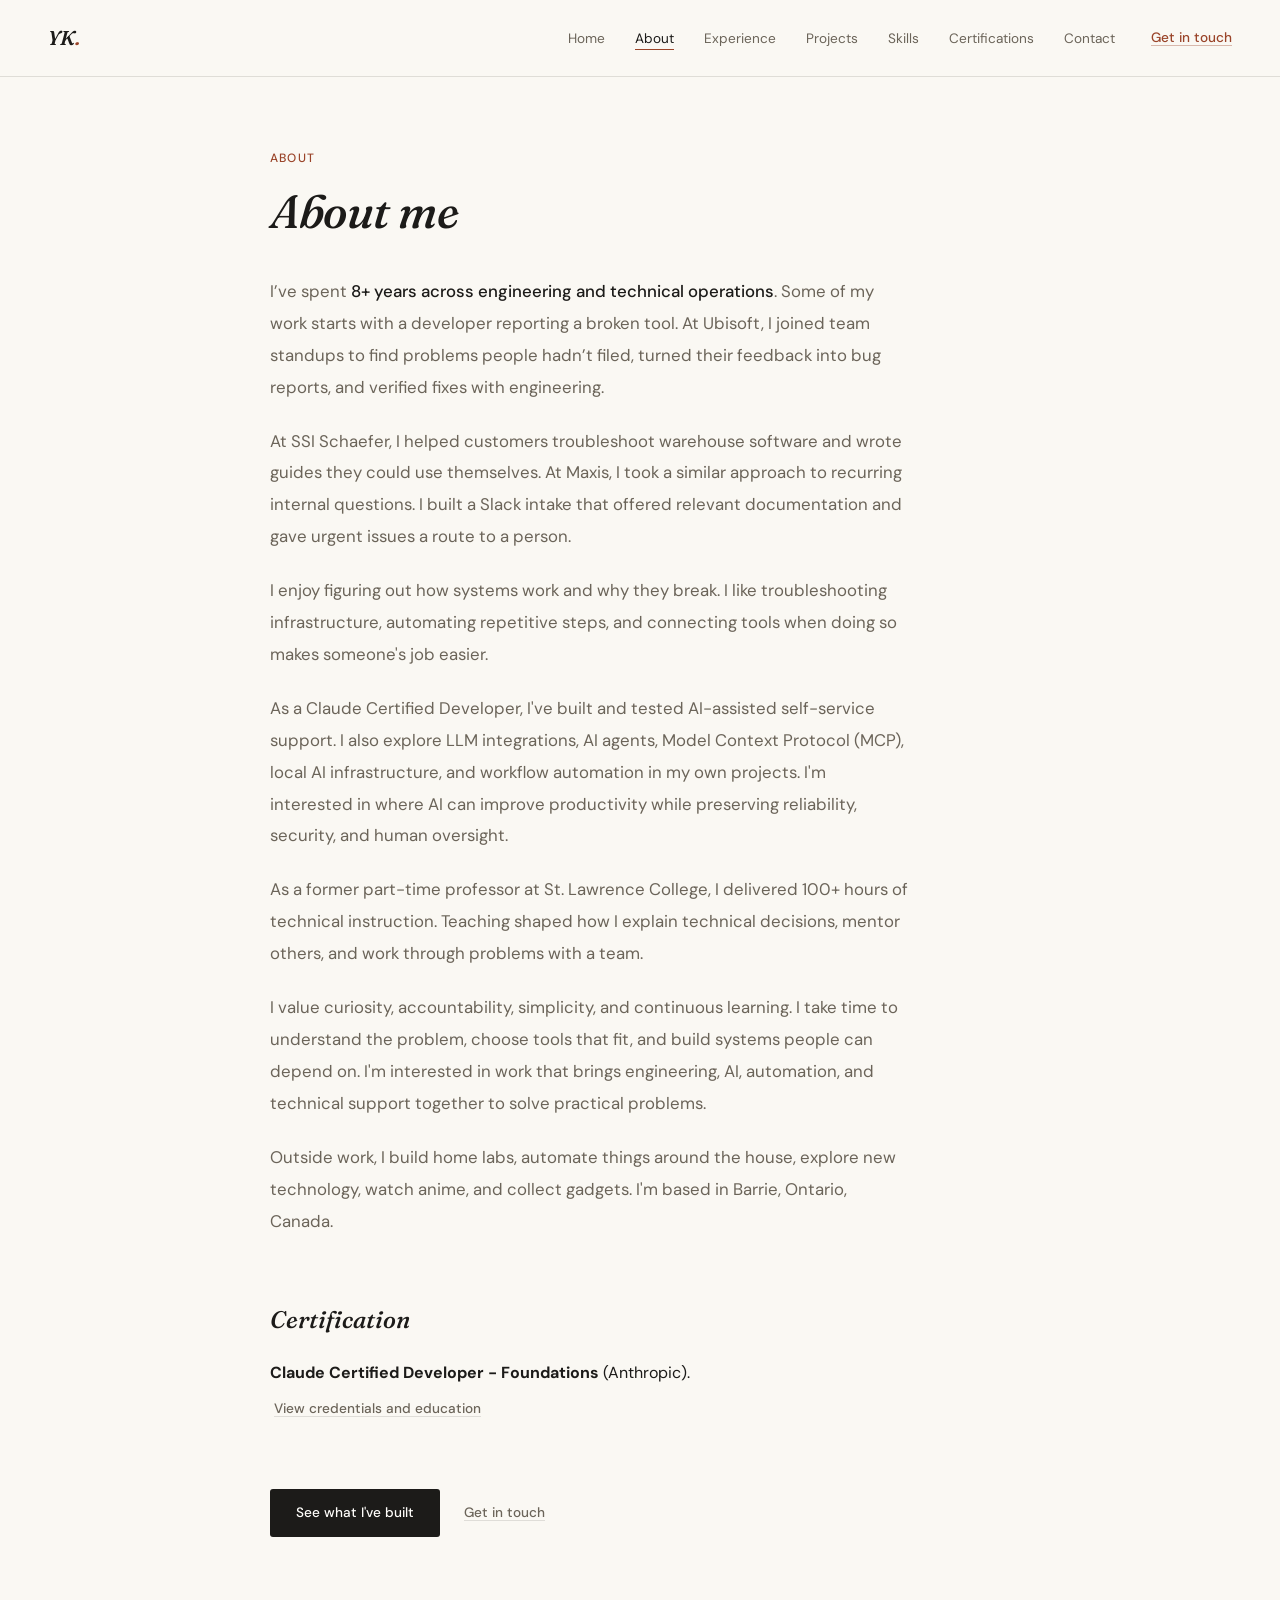
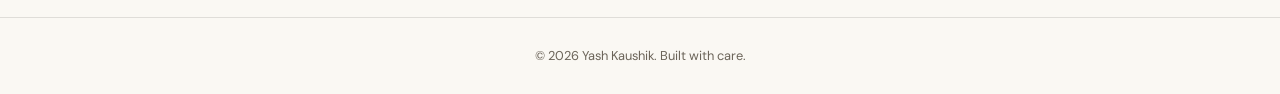
==== commit 1ed3e049: "Feature developer support investigations, training, and enablement" ====
--- a/about.html
+++ b/about.html
@@ -4,7 +4,7 @@
   <meta charset="UTF-8">
   <meta name="viewport" content="width=device-width, initial-scale=1.0">
   <title>About | Yash Kaushik</title>
-  <meta name="description" content="Meet Yash Kaushik, a DevOps and Developer Experience Engineer focused on AI enablement, infrastructure automation, developer productivity, and technical support.">
+  <meta name="description" content="Yash Kaushik’s background in developer support, technical training, incident response, and build and release engineering.">
   <link rel="canonical" href="https://yashkaushik.dev/about.html">
   <meta name="author" content="Yash Kaushik">
   <meta name="theme-color" content="#faf8f3">
@@ -14,11 +14,11 @@
   <meta property="og:site_name" content="Yash Kaushik">
   <meta property="og:url" content="https://yashkaushik.dev/about.html">
   <meta property="og:title" content="About | Yash Kaushik">
-  <meta property="og:description" content="Meet Yash Kaushik, a DevOps and Developer Experience Engineer focused on AI enablement, infrastructure automation, developer productivity, and technical support.">
+  <meta property="og:description" content="Yash Kaushik’s background in developer support, technical training, incident response, and build and release engineering.">
   <meta property="og:image" content="https://yashkaushik.dev/og.png">
   <meta property="og:image:width" content="1200">
   <meta property="og:image:height" content="630">
-  <meta property="og:image:alt" content="Yash Kaushik, DevOps &amp; Developer Experience Engineer">
+  <meta property="og:image:alt" content="Yash Kaushik, Developer Support &amp; Technical Enablement">
   <meta property="og:locale" content="en_CA">
 
   <link rel="icon" href="favicon.svg" type="image/svg+xml">
@@ -57,8 +57,8 @@
     <h1 class="page-heading">About me</h1>
 
     <div class="about-text">
-      <p>I'm a DevOps and Developer Experience Engineer with <strong>8+ years of experience</strong> across software engineering, technical operations, infrastructure automation, build and release engineering, and technical support.</p>
-      <p>At Electronic Arts (Maxis), Ubisoft, and SSI Schaefer, I helped teams improve how they build, deliver, and support software. My work has focused on developer productivity, CI/CD reliability, platform engineering, and infrastructure automation. At Maxis, I refactored a Python audit that went from taking hours to taking seconds, giving migration teams up-to-date information on demand.</p>
+      <p>I’ve spent <strong>8+ years across engineering and technical operations</strong>. Some of my work starts with a developer reporting a broken tool. At Ubisoft, I joined team standups to find problems people hadn’t filed, turned their feedback into bug reports, and verified fixes with engineering.</p>
+      <p>At SSI Schaefer, I helped customers troubleshoot warehouse software and wrote guides they could use themselves. At Maxis, I took a similar approach to recurring internal questions. I built a Slack intake that offered relevant documentation and gave urgent issues a route to a person.</p>
       <p>I enjoy figuring out how systems work and why they break. I like troubleshooting infrastructure, automating repetitive steps, and connecting tools when doing so makes someone's job easier.</p>
       <p>As a Claude Certified Developer, I've built and tested AI-assisted self-service support. I also explore LLM integrations, AI agents, Model Context Protocol (MCP), local AI infrastructure, and workflow automation in my own projects. I'm interested in where AI can improve productivity while preserving reliability, security, and human oversight.</p>
       <p>As a former part-time professor at St. Lawrence College, I delivered 100+ hours of technical instruction. Teaching shaped how I explain technical decisions, mentor others, and work through problems with a team.</p>
--- a/style.css
+++ b/style.css
@@ -333,6 +333,11 @@
   line-height: 1.35;
 }
 
+/* ── SELECTED WORK (home) ── */
+.selected-work { margin-bottom: 56px; }
+
+.selected-work p + p { margin-top: 12px; }
+
 /* ── SECTION CARDS (home) ── */
 .section-cards {
   display: flex;
@@ -673,7 +678,8 @@
 
 .project-outcome + .project-problem { margin-top: 18px; }
 
-.project-outcome a {
+.project-outcome a,
+.selected-work a {
   color: var(--accent);
   font-weight: 500;
   text-decoration: underline;
@@ -682,7 +688,8 @@
   transition: text-decoration-color 0.15s;
 }
 
-.project-outcome a:hover { text-decoration-color: var(--accent); }
+.project-outcome a:hover,
+.selected-work a:hover { text-decoration-color: var(--accent); }
 
 /* Phase label inside a long project card, so a multi-part build reads as
    stages rather than one flat bullet list. Matches .project-stack-label. */
